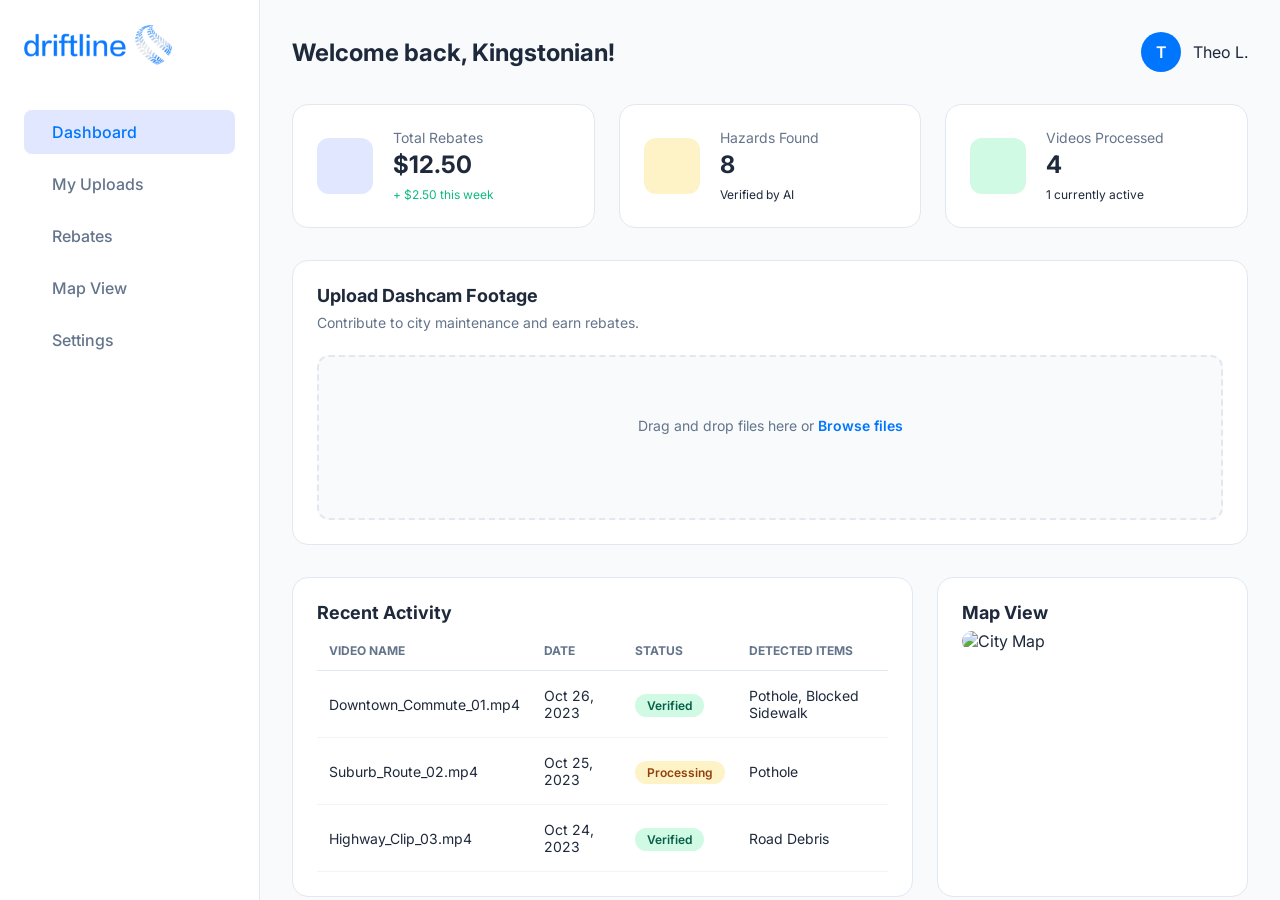
==== webapp/static/index.html @ a4f364a5 "add webapp" ====
<!DOCTYPE html>
<html lang="en">
<head>
    <meta charset="UTF-8">
    <meta name="viewport" content="width=device-width, initial-scale=1.0">
    <title>Driftline - Civic Dashboard</title>
    <link rel="stylesheet" href="style.css">
    <link href="https://fonts.googleapis.com/css2?family=Inter:wght@400;500;600;700&display=swap" rel="stylesheet">
    <script src="https://kit.fontawesome.com/a076d05399.js" crossorigin="anonymous"></script>
</head>
<body>
    <div class="app-container">
        <!-- Sidebar -->
        <aside class="sidebar">
            <div class="logo-container">
                <img src="assets/logo.png" alt="Driftline Logo" class="logo">
            </div>
            <nav class="sidebar-nav">
                <a href="#" class="nav-item active"><i class="fas fa-th-large"></i> Dashboard</a>
                <a href="#" class="nav-item"><i class="fas fa-upload"></i> My Uploads</a>
                <a href="#" class="nav-item"><i class="fas fa-dollar-sign"></i> Rebates</a>
                <a href="#" class="nav-item"><i class="fas fa-map-marked-alt"></i> Map View</a>
                <a href="#" class="nav-item"><i class="fas fa-cog"></i> Settings</a>
            </nav>
        </aside>

        <!-- Main Content -->
        <main class="main-content">
            <header class="top-header">
                <h1>Welcome back, Kingstonian!</h1>
                <div class="user-profile">
                    <div class="avatar">T</div>
                    <span>Theo L.</span>
                </div>
            </header>

            <!-- Stats Overview -->
            <section class="stats-grid">
                <div class="stat-card">
                    <div class="stat-icon blue"><i class="fas fa-wallet"></i></div>
                    <div class="stat-info">
                        <span class="stat-label">Total Rebates</span>
                        <h2 class="stat-value">$12.50</h2>
                        <span class="stat-trend positive">+ $2.50 this week</span>
                    </div>
                </div>
                <div class="stat-card">
                    <div class="stat-icon yellow"><i class="fas fa-exclamation-triangle"></i></div>
                    <div class="stat-info">
                        <span class="stat-label">Hazards Found</span>
                        <h2 class="stat-value" id="hazards-count">8</h2>
                        <span class="stat-trend">Verified by AI</span>
                    </div>
                </div>
                <div class="stat-card">
                    <div class="stat-icon green"><i class="fas fa-video"></i></div>
                    <div class="stat-info">
                        <span class="stat-label">Videos Processed</span>
                        <h2 class="stat-value">4</h2>
                        <span class="stat-trend">1 currently active</span>
                    </div>
                </div>
            </section>

            <!-- Upload Section -->
            <section class="upload-section">
                <div class="section-card">
                    <h3>Upload Dashcam Footage</h3>
                    <p>Contribute to city maintenance and earn rebates.</p>
                    <div class="upload-dropzone" id="dropzone">
                        <i class="fas fa-cloud-upload-alt"></i>
                        <p>Drag and drop files here or <span class="browse-link">Browse files</span></p>
                        <input type="file" id="fileInput" hidden accept="video/*">
                    </div>
                    <div id="processing-status" class="status-indicator hidden">
                        <div class="spinner"></div>
                        <p>AI is analyzing your footage... <span id="detection-counter">0</span> detections found.</p>
                    </div>
                </div>
            </section>

            <!-- Recent Activity & Map -->
            <div class="bottom-grid">
                <section class="activity-section">
                    <div class="section-card">
                        <h3>Recent Activity</h3>
                        <table class="activity-table">
                            <thead>
                                <tr>
                                    <th>Video Name</th>
                                    <th>Date</th>
                                    <th>Status</th>
                                    <th>Detected Items</th>
                                </tr>
                            </thead>
                            <tbody id="activity-body">
                                <tr>
                                    <td>Downtown_Commute_01.mp4</td>
                                    <td>Oct 26, 2023</td>
                                    <td><span class="status verified">Verified</span></td>
                                    <td>Pothole, Blocked Sidewalk</td>
                                </tr>
                                <tr>
                                    <td>Suburb_Route_02.mp4</td>
                                    <td>Oct 25, 2023</td>
                                    <td><span class="status processing">Processing</span></td>
                                    <td>Pothole</td>
                                </tr>
                                <tr>
                                    <td>Highway_Clip_03.mp4</td>
                                    <td>Oct 24, 2023</td>
                                    <td><span class="status verified">Verified</span></td>
                                    <td>Road Debris</td>
                                </tr>
                            </tbody>
                        </table>
                    </div>
                </section>

                <section class="map-section">
                    <div class="section-card">
                        <h3>Map View</h3>
                        <div class="map-placeholder">
                            <!-- Real map would go here, using a placeholder for now -->
                            <img src="https://via.placeholder.com/400x300.png?text=Kingston+Road+Impact+Map" alt="City Map">
                        </div>
                    </div>
                </section>
            </div>
        </main>
    </div>
    <script src="script.js"></script>
</body>
</html>
---- webapp/static/style.css ----
:root {
    --primary-blue: #0076FF;
    --bg-light: #F8FAFC;
    --sidebar-bg: #FFFFFF;
    --text-dark: #1E293B;
    --text-muted: #64748B;
    --border-color: #E2E8F0;
    --white: #FFFFFF;
    --green: #10B981;
    --yellow: #F59E0B;
}

* {
    margin: 0;
    padding: 0;
    box-sizing: border-box;
}

body {
    font-family: 'Inter', sans-serif;
    background-color: var(--bg-light);
    color: var(--text-dark);
    height: 100vh;
    overflow: hidden;
}

.app-container {
    display: flex;
    height: 100vh;
}

/* Sidebar */
.sidebar {
    width: 260px;
    background-color: var(--sidebar-bg);
    border-right: 1px solid var(--border-color);
    display: flex;
    flex-direction: column;
    padding: 24px;
}

.logo-container {
    margin-bottom: 40px;
}

.logo {
    max-width: 150px;
}

.sidebar-nav {
    display: flex;
    flex-direction: column;
    gap: 8px;
}

.nav-item {
    display: flex;
    align-items: center;
    gap: 12px;
    padding: 12px 16px;
    text-decoration: none;
    color: var(--text-muted);
    border-radius: 8px;
    font-weight: 500;
    transition: all 0.2s;
}

.nav-item:hover {
    background-color: #F1F5F9;
    color: var(--primary-blue);
}

.nav-item.active {
    background-color: #E0E7FF;
    color: var(--primary-blue);
}

/* Main Content */
.main-content {
    flex: 1;
    overflow-y: auto;
    padding: 32px;
}

.top-header {
    display: flex;
    justify-content: space-between;
    align-items: center;
    margin-bottom: 32px;
}

.top-header h1 {
    font-size: 24px;
    font-weight: 700;
}

.user-profile {
    display: flex;
    align-items: center;
    gap: 12px;
}

.avatar {
    width: 40px;
    height: 40px;
    background-color: var(--primary-blue);
    color: white;
    border-radius: 50%;
    display: flex;
    align-items: center;
    justify-content: center;
    font-weight: 600;
}

/* Stats */
.stats-grid {
    display: grid;
    grid-template-columns: repeat(3, 1fr);
    gap: 24px;
    margin-bottom: 32px;
}

.stat-card {
    background: var(--white);
    padding: 24px;
    border-radius: 16px;
    border: 1px solid var(--border-color);
    display: flex;
    align-items: center;
    gap: 20px;
}

.stat-icon {
    width: 56px;
    height: 56px;
    border-radius: 12px;
    display: flex;
    align-items: center;
    justify-content: center;
    font-size: 24px;
}

.stat-icon.blue { background-color: #E0E7FF; color: var(--primary-blue); }
.stat-icon.yellow { background-color: #FEF3C7; color: var(--yellow); }
.stat-icon.green { background-color: #D1FAE5; color: var(--green); }

.stat-label {
    display: block;
    color: var(--text-muted);
    font-size: 14px;
    margin-bottom: 4px;
}

.stat-value {
    font-size: 24px;
    font-weight: 700;
    margin-bottom: 4px;
}

.stat-trend {
    font-size: 12px;
}

.stat-trend.positive { color: var(--green); }

/* Section Cards */
.section-card {
    background: var(--white);
    padding: 24px;
    border-radius: 16px;
    border: 1px solid var(--border-color);
    height: 100%;
}

.section-card h3 {
    margin-bottom: 8px;
    font-size: 18px;
}

.section-card p {
    color: var(--text-muted);
    font-size: 14px;
    margin-bottom: 24px;
}

/* Upload Dropzone */
.upload-dropzone {
    border: 2px dashed var(--border-color);
    border-radius: 12px;
    padding: 60px;
    text-align: center;
    background-color: #F8FAFC;
    cursor: pointer;
    transition: all 0.2s;
}

.upload-dropzone:hover {
    border-color: var(--primary-blue);
    background-color: #F1F5F9;
}

.upload-dropzone i {
    font-size: 40px;
    color: var(--primary-blue);
    margin-bottom: 16px;
}

.browse-link {
    color: var(--primary-blue);
    font-weight: 600;
}

/* Processing Status */
.status-indicator {
    margin-top: 24px;
    display: flex;
    align-items: center;
    gap: 16px;
    padding: 16px;
    background-color: #E0E7FF;
    border-radius: 8px;
    color: var(--primary-blue);
}

.spinner {
    width: 24px;
    height: 24px;
    border: 3px solid rgba(0, 118, 255, 0.3);
    border-radius: 50%;
    border-top-color: var(--primary-blue);
    animation: spin 1s linear infinite;
}

@keyframes spin {
    to { transform: rotate(360deg); }
}

.hidden { display: none; }

/* Grid for Table and Map */
.bottom-grid {
    display: grid;
    grid-template-columns: 2fr 1fr;
    gap: 24px;
    margin-top: 32px;
}

/* Table */
.activity-table {
    width: 100%;
    border-collapse: collapse;
}

.activity-table th {
    text-align: left;
    padding: 12px;
    font-size: 12px;
    text-transform: uppercase;
    color: var(--text-muted);
    border-bottom: 1px solid var(--border-color);
}

.activity-table td {
    padding: 16px 12px;
    font-size: 14px;
    border-bottom: 1px solid #F1F5F9;
}

.status {
    padding: 4px 12px;
    border-radius: 20px;
    font-size: 12px;
    font-weight: 600;
}

.status.verified { background-color: #D1FAE5; color: #065F46; }
.status.processing { background-color: #FEF3C7; color: #92400E; }

/* Map Placeholder */
.map-placeholder {
    width: 100%;
    border-radius: 12px;
    overflow: hidden;
}

.map-placeholder img {
    width: 100%;
    height: auto;
    display: block;
}
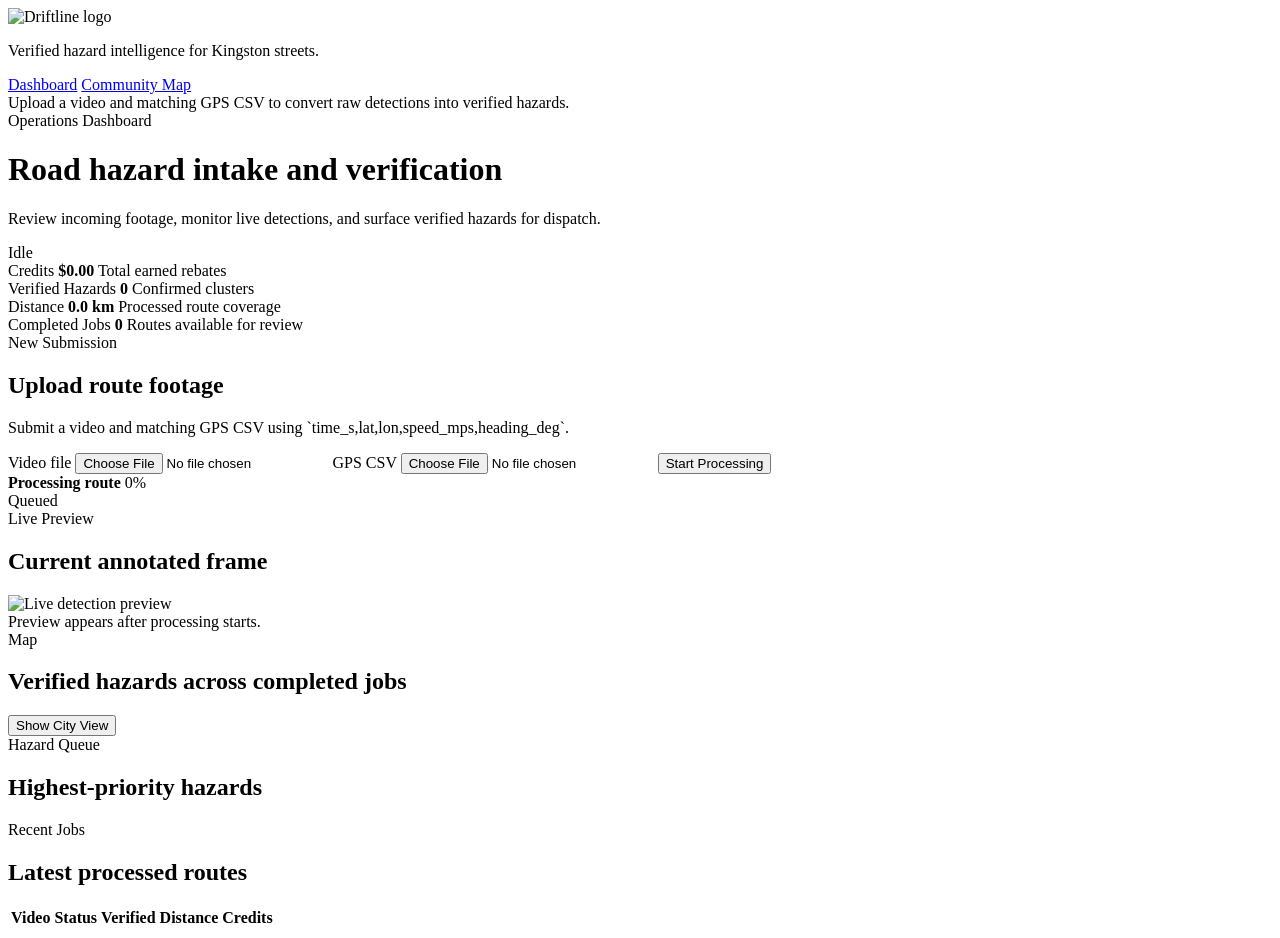
==== commit c80fed66: "version 2" ====
--- a/webapp/static/index.html
+++ b/webapp/static/index.html
@@ -3,132 +3,163 @@
 <head>
     <meta charset="UTF-8">
     <meta name="viewport" content="width=device-width, initial-scale=1.0">
-    <title>Driftline - Civic Dashboard</title>
-    <link rel="stylesheet" href="style.css">
-    <link href="https://fonts.googleapis.com/css2?family=Inter:wght@400;500;600;700&display=swap" rel="stylesheet">
-    <script src="https://kit.fontawesome.com/a076d05399.js" crossorigin="anonymous"></script>
+    <title>Driftline Dashboard</title>
+    <link rel="preconnect" href="https://fonts.googleapis.com">
+    <link rel="preconnect" href="https://fonts.gstatic.com" crossorigin>
+    <link href="https://fonts.googleapis.com/css2?family=Space+Grotesk:wght@400;500;700&display=swap" rel="stylesheet">
+    <link
+        rel="stylesheet"
+        href="https://unpkg.com/leaflet@1.9.4/dist/leaflet.css"
+        integrity="sha256-p4NxAoJBhIIN+hmNHrzRCf9tD/miZyoHS5obTRR9BMY="
+        crossorigin=""
+    >
+    <link rel="stylesheet" href="/static/style.css">
 </head>
-<body>
-    <div class="app-container">
-        <!-- Sidebar -->
+<body class="dashboard-page">
+    <div class="shell">
         <aside class="sidebar">
-            <div class="logo-container">
-                <img src="assets/logo.png" alt="Driftline Logo" class="logo">
+            <div class="brand-block">
+                <img src="/static/assets/logo.png" alt="Driftline logo" class="brand-logo">
+                <p>Verified hazard intelligence for Kingston streets.</p>
             </div>
             <nav class="sidebar-nav">
-                <a href="#" class="nav-item active"><i class="fas fa-th-large"></i> Dashboard</a>
-                <a href="#" class="nav-item"><i class="fas fa-upload"></i> My Uploads</a>
-                <a href="#" class="nav-item"><i class="fas fa-dollar-sign"></i> Rebates</a>
-                <a href="#" class="nav-item"><i class="fas fa-map-marked-alt"></i> Map View</a>
-                <a href="#" class="nav-item"><i class="fas fa-cog"></i> Settings</a>
+                <a href="/" class="nav-link active">Dashboard</a>
+                <a href="/community" class="nav-link">Community Map</a>
             </nav>
+            <div class="sidebar-footnote">
+                Upload a video and matching GPS CSV to convert raw detections into verified hazards.
+            </div>
         </aside>
 
-        <!-- Main Content -->
         <main class="main-content">
-            <header class="top-header">
-                <h1>Welcome back, Kingstonian!</h1>
-                <div class="user-profile">
-                    <div class="avatar">T</div>
-                    <span>Theo L.</span>
+            <header class="hero">
+                <div>
+                    <span class="eyebrow">Operations Dashboard</span>
+                    <h1>Road hazard intake and verification</h1>
+                    <p class="hero-summary">Review incoming footage, monitor live detections, and surface verified hazards for dispatch.</p>
                 </div>
+                <div class="hero-chip" id="current-job-status">Idle</div>
             </header>
 
-            <!-- Stats Overview -->
             <section class="stats-grid">
-                <div class="stat-card">
-                    <div class="stat-icon blue"><i class="fas fa-wallet"></i></div>
-                    <div class="stat-info">
-                        <span class="stat-label">Total Rebates</span>
-                        <h2 class="stat-value">$12.50</h2>
-                        <span class="stat-trend positive">+ $2.50 this week</span>
+                <article class="stat-card">
+                    <span class="stat-label">Credits</span>
+                    <strong class="stat-value" id="total-credits">$0.00</strong>
+                    <span class="stat-subtitle">Total earned rebates</span>
+                </article>
+                <article class="stat-card">
+                    <span class="stat-label">Verified Hazards</span>
+                    <strong class="stat-value" id="total-verified">0</strong>
+                    <span class="stat-subtitle">Confirmed clusters</span>
+                </article>
+                <article class="stat-card">
+                    <span class="stat-label">Distance</span>
+                    <strong class="stat-value" id="total-distance">0.0 km</strong>
+                    <span class="stat-subtitle">Processed route coverage</span>
+                </article>
+                <article class="stat-card">
+                    <span class="stat-label">Completed Jobs</span>
+                    <strong class="stat-value" id="total-jobs">0</strong>
+                    <span class="stat-subtitle">Routes available for review</span>
+                </article>
+            </section>
+
+            <section class="operations-grid">
+                <article class="panel upload-panel">
+                    <div>
+                        <span class="eyebrow">New Submission</span>
+                        <h2>Upload route footage</h2>
+                        <p>Submit a video and matching GPS CSV using `time_s,lat,lon,speed_mps,heading_deg`.</p>
+                    </div>
+                    <form id="upload-form" class="upload-form">
+                        <label class="file-field">
+                            <span>Video file</span>
+                            <input type="file" id="video-input" accept="video/*" required>
+                        </label>
+                        <label class="file-field">
+                            <span>GPS CSV</span>
+                            <input type="file" id="gps-input" accept=".csv,text/csv" required>
+                        </label>
+                        <button type="submit" class="primary-button" id="upload-button">Start Processing</button>
+                    </form>
+                    <div class="progress-card hidden" id="progress-card">
+                        <div class="progress-header">
+                            <strong id="progress-title">Processing route</strong>
+                            <span id="progress-percent">0%</span>
+                        </div>
+                        <div class="progress-bar">
+                            <div class="progress-fill" id="progress-fill"></div>
+                        </div>
+                        <div class="progress-meta" id="progress-meta">Queued</div>
+                    </div>
+                </article>
+
+                <article class="panel preview-panel">
+                    <div class="panel-header">
+                        <div>
+                            <span class="eyebrow">Live Preview</span>
+                            <h2>Current annotated frame</h2>
+                        </div>
+                    </div>
+                    <div class="live-preview-shell">
+                        <img id="live-preview-image" class="live-preview-image hidden" alt="Live detection preview">
+                        <div id="live-preview-empty" class="preview-empty">
+                            Preview appears after processing starts.
+                        </div>
+                    </div>
+                </article>
+            </section>
+
+            <section class="panel map-panel map-panel-full">
+                <div class="panel-header">
+                    <div>
+                        <span class="eyebrow">Map</span>
+                        <h2 id="map-title">Verified hazards across completed jobs</h2>
+                    </div>
+                    <button class="secondary-button" id="show-dashboard-map">Show City View</button>
+                </div>
+                <div id="hazard-map" class="map-canvas"></div>
+            </section>
+
+            <section class="panel hazard-strip-panel">
+                <div class="panel-header">
+                    <div>
+                        <span class="eyebrow">Hazard Queue</span>
+                        <h2 id="hazard-panel-title">Highest-priority hazards</h2>
                     </div>
                 </div>
-                <div class="stat-card">
-                    <div class="stat-icon yellow"><i class="fas fa-exclamation-triangle"></i></div>
-                    <div class="stat-info">
-                        <span class="stat-label">Hazards Found</span>
-                        <h2 class="stat-value" id="hazards-count">8</h2>
-                        <span class="stat-trend">Verified by AI</span>
+                <div class="priority-list priority-list-horizontal" id="priority-list"></div>
+            </section>
+
+            <section class="panel">
+                <div class="panel-header">
+                    <div>
+                        <span class="eyebrow">Recent Jobs</span>
+                        <h2>Latest processed routes</h2>
                     </div>
                 </div>
-                <div class="stat-card">
-                    <div class="stat-icon green"><i class="fas fa-video"></i></div>
-                    <div class="stat-info">
-                        <span class="stat-label">Videos Processed</span>
-                        <h2 class="stat-value">4</h2>
-                        <span class="stat-trend">1 currently active</span>
-                    </div>
-                </div>
+                <table class="jobs-table">
+                    <thead>
+                        <tr>
+                            <th>Video</th>
+                            <th>Status</th>
+                            <th>Verified</th>
+                            <th>Distance</th>
+                            <th>Credits</th>
+                            <th></th>
+                        </tr>
+                    </thead>
+                    <tbody id="recent-jobs-body"></tbody>
+                </table>
             </section>
-
-            <!-- Upload Section -->
-            <section class="upload-section">
-                <div class="section-card">
-                    <h3>Upload Dashcam Footage</h3>
-                    <p>Contribute to city maintenance and earn rebates.</p>
-                    <div class="upload-dropzone" id="dropzone">
-                        <i class="fas fa-cloud-upload-alt"></i>
-                        <p>Drag and drop files here or <span class="browse-link">Browse files</span></p>
-                        <input type="file" id="fileInput" hidden accept="video/*">
-                    </div>
-                    <div id="processing-status" class="status-indicator hidden">
-                        <div class="spinner"></div>
-                        <p>AI is analyzing your footage... <span id="detection-counter">0</span> detections found.</p>
-                    </div>
-                </div>
-            </section>
-
-            <!-- Recent Activity & Map -->
-            <div class="bottom-grid">
-                <section class="activity-section">
-                    <div class="section-card">
-                        <h3>Recent Activity</h3>
-                        <table class="activity-table">
-                            <thead>
-                                <tr>
-                                    <th>Video Name</th>
-                                    <th>Date</th>
-                                    <th>Status</th>
-                                    <th>Detected Items</th>
-                                </tr>
-                            </thead>
-                            <tbody id="activity-body">
-                                <tr>
-                                    <td>Downtown_Commute_01.mp4</td>
-                                    <td>Oct 26, 2023</td>
-                                    <td><span class="status verified">Verified</span></td>
-                                    <td>Pothole, Blocked Sidewalk</td>
-                                </tr>
-                                <tr>
-                                    <td>Suburb_Route_02.mp4</td>
-                                    <td>Oct 25, 2023</td>
-                                    <td><span class="status processing">Processing</span></td>
-                                    <td>Pothole</td>
-                                </tr>
-                                <tr>
-                                    <td>Highway_Clip_03.mp4</td>
-                                    <td>Oct 24, 2023</td>
-                                    <td><span class="status verified">Verified</span></td>
-                                    <td>Road Debris</td>
-                                </tr>
-                            </tbody>
-                        </table>
-                    </div>
-                </section>
-
-                <section class="map-section">
-                    <div class="section-card">
-                        <h3>Map View</h3>
-                        <div class="map-placeholder">
-                            <!-- Real map would go here, using a placeholder for now -->
-                            <img src="https://via.placeholder.com/400x300.png?text=Kingston+Road+Impact+Map" alt="City Map">
-                        </div>
-                    </div>
-                </section>
-            </div>
         </main>
     </div>
-    <script src="script.js"></script>
+
+    <script
+        src="https://unpkg.com/leaflet@1.9.4/dist/leaflet.js"
+        integrity="sha256-20nQCchB9co0qIjJZRGuk2/Z9VM+kNiyxNV1lvTlZBo="
+        crossorigin=""
+    ></script>
+    <script src="/static/script.js"></script>
 </body>
 </html>
